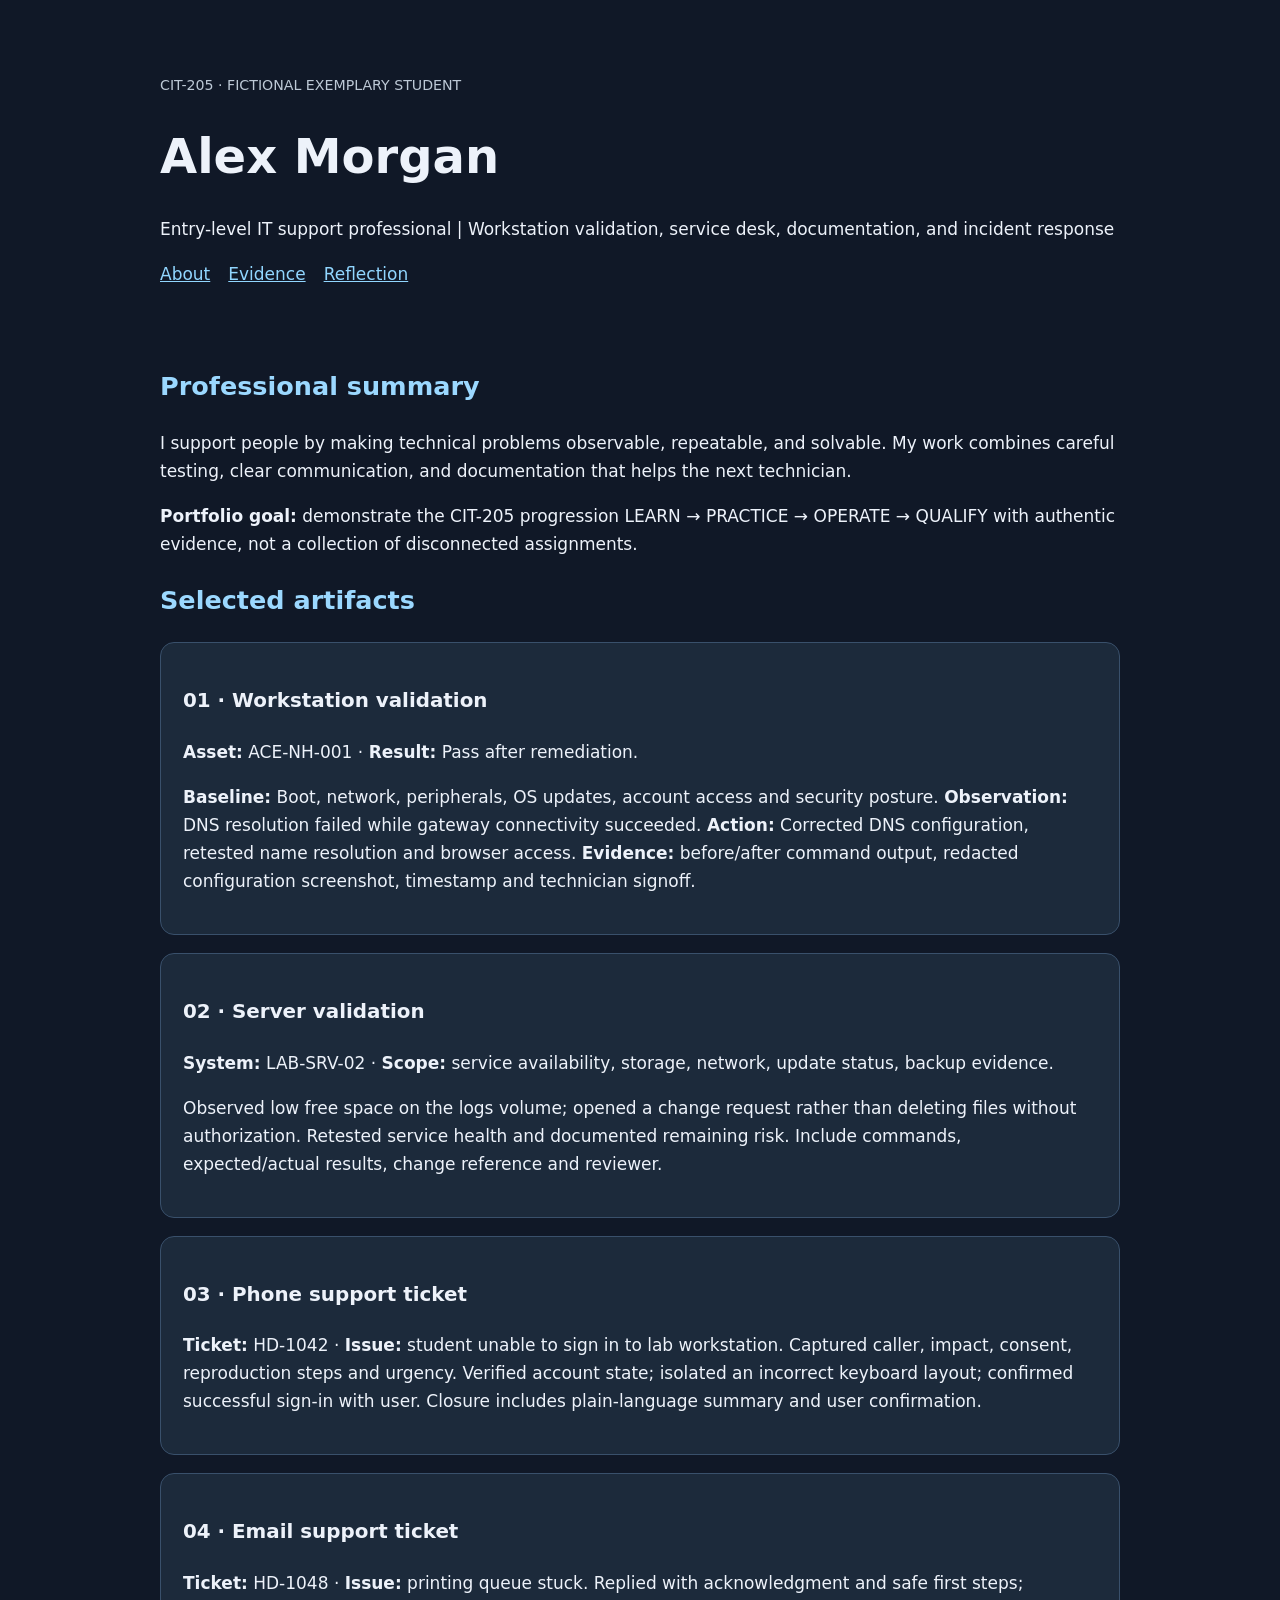
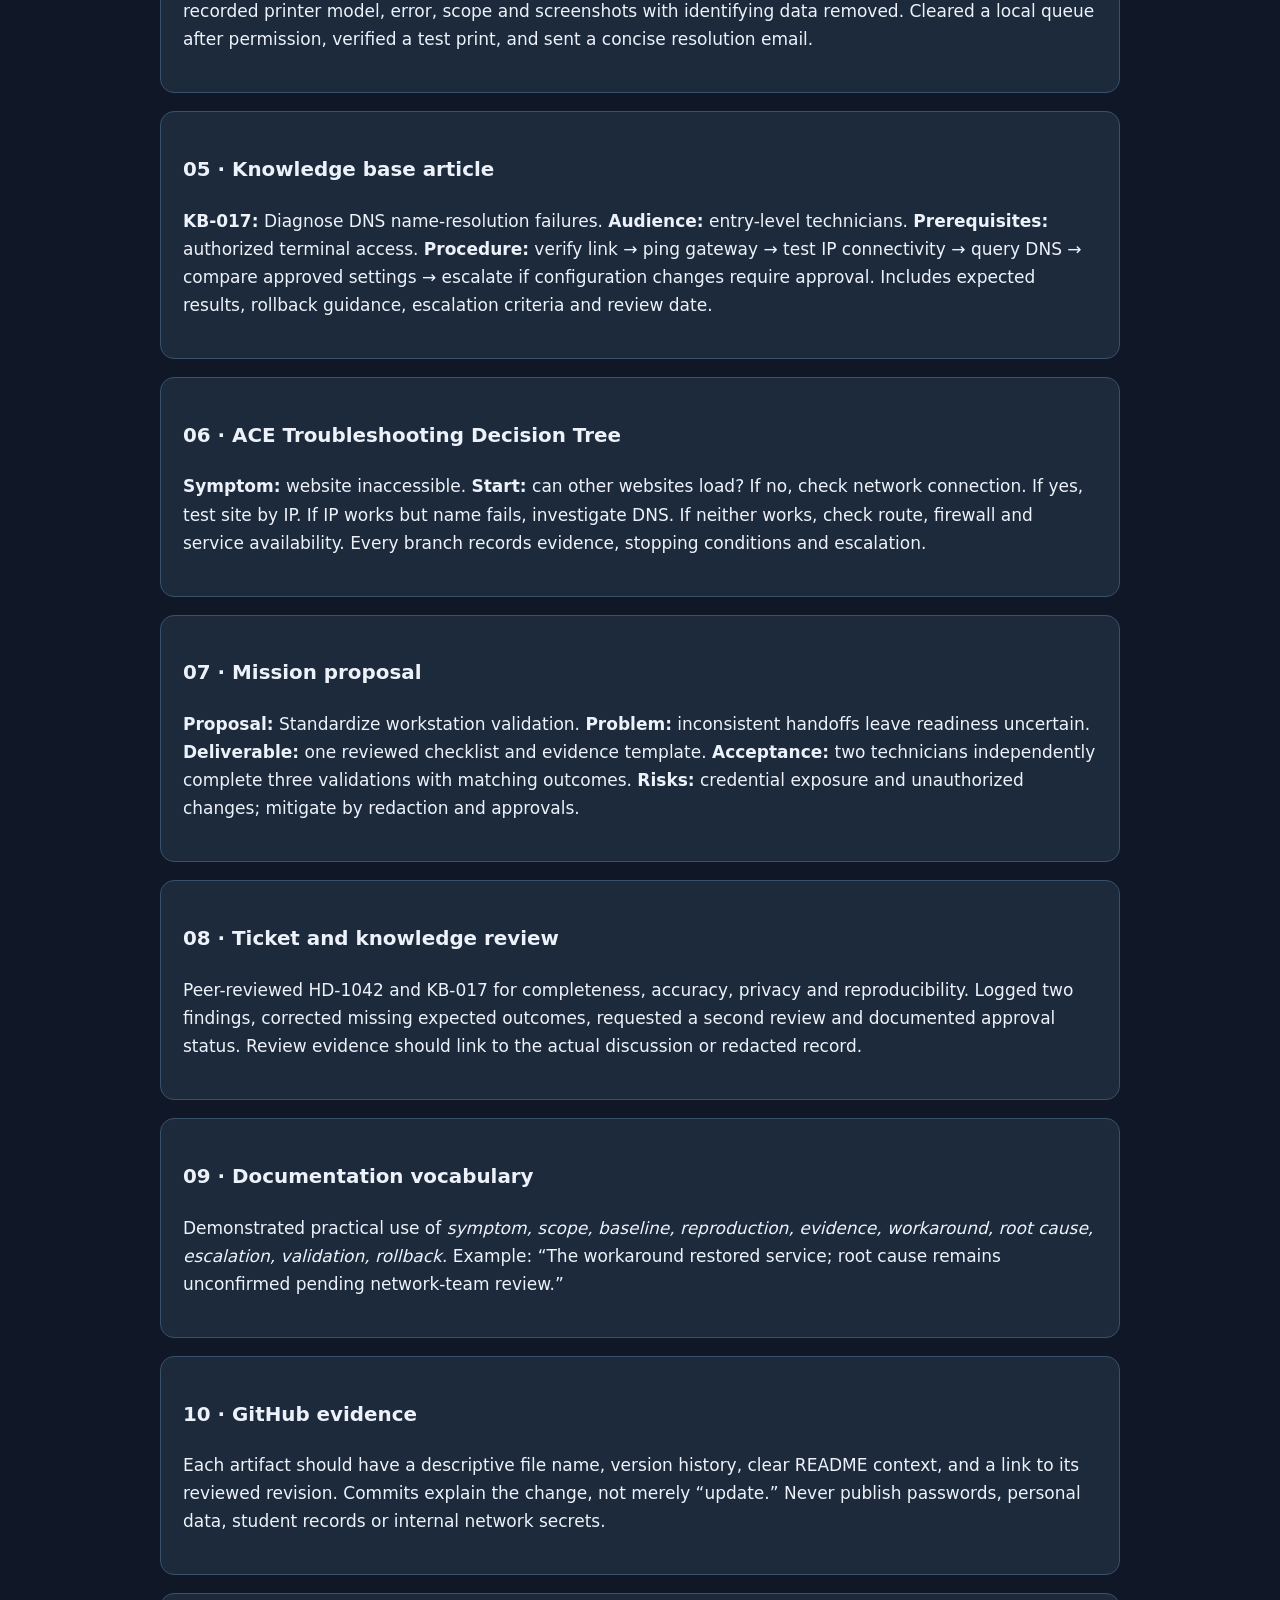
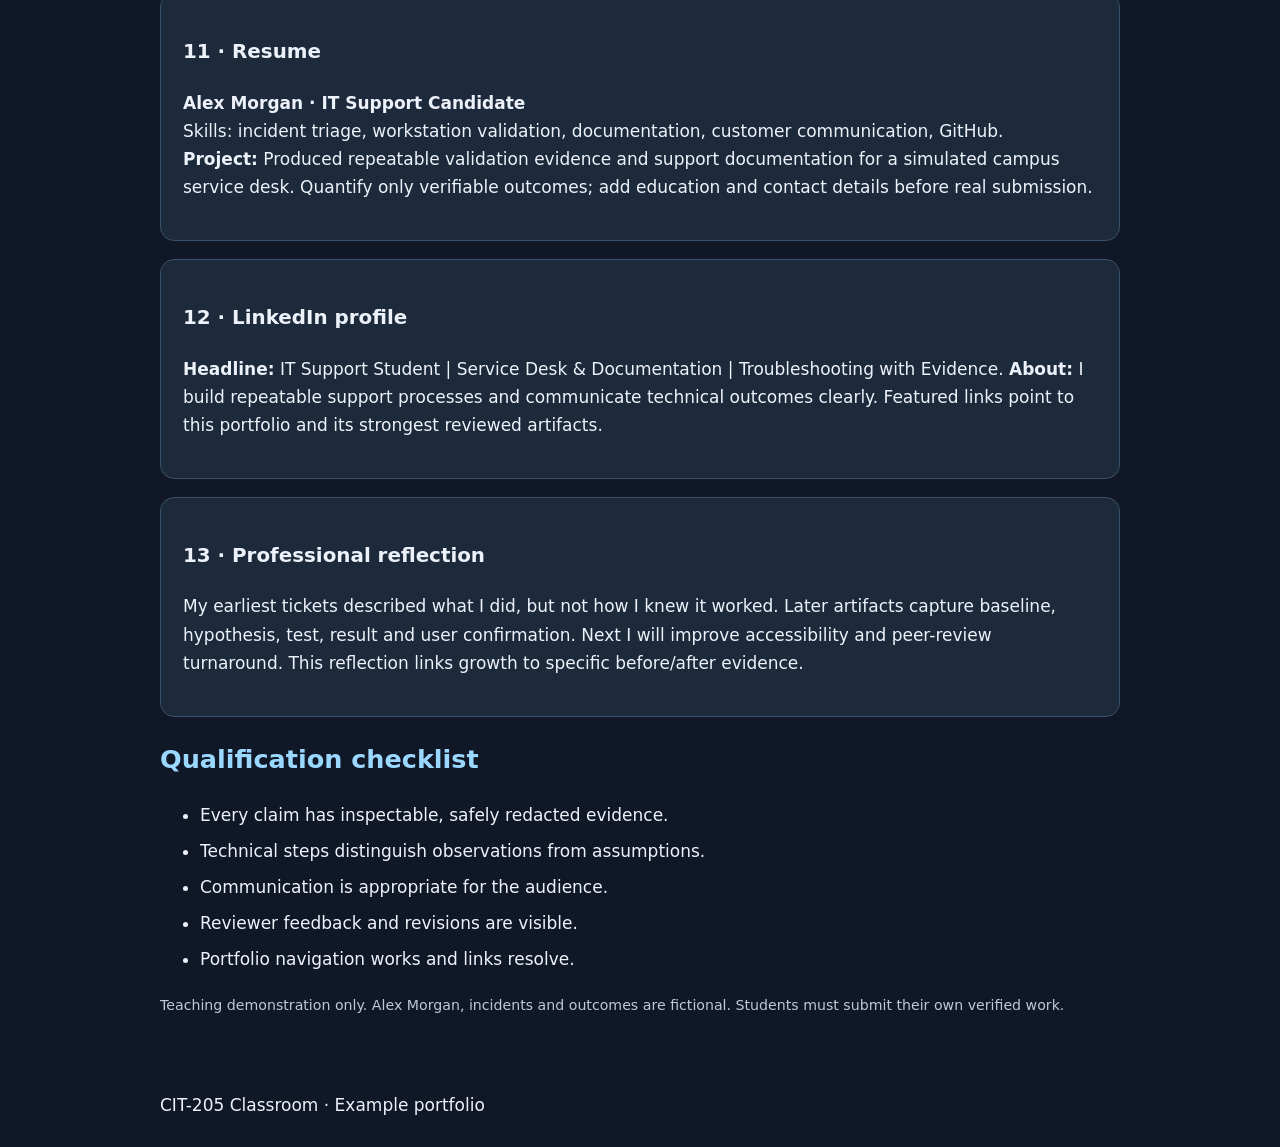
==== examples/exemplary-portfolio/index.html @ 5d619e40 "Add connected exemplary CIT-205 student portfolio examples" ====
<!doctype html><html lang="en"><meta charset="utf-8"><meta name="viewport" content="width=device-width,initial-scale=1"><title>Alex Morgan | CIT-205 Example Portfolio</title><style>body{font:17px/1.65 system-ui;background:#101827;color:#edf2fa;margin:0}header,main,footer{max-width:960px;margin:auto;padding:28px}header{padding-top:70px}h1{font-size:3rem;line-height:1.1}h2{color:#9bd8ff}a{color:#91d6ff}nav a{margin-right:18px}.card{background:#1c2a3b;border:1px solid #39506b;border-radius:14px;padding:22px;margin:18px 0}small{color:#bdc9d6}code{background:#314159;padding:2px 5px}li{margin:8px 0}</style><header><small>CIT-205 · FICTIONAL EXEMPLARY STUDENT</small><h1>Alex Morgan</h1><p>Entry-level IT support professional | Workstation validation, service desk, documentation, and incident response</p><nav><a href="#about">About</a><a href="#artifacts">Evidence</a><a href="#growth">Reflection</a></nav></header><main><section id="about"><h2>Professional summary</h2><p>I support people by making technical problems observable, repeatable, and solvable. My work combines careful testing, clear communication, and documentation that helps the next technician.</p><p><strong>Portfolio goal:</strong> demonstrate the CIT-205 progression LEARN → PRACTICE → OPERATE → QUALIFY with authentic evidence, not a collection of disconnected assignments.</p></section><section id="artifacts"><h2>Selected artifacts</h2>
<div class="card"><h3>01 · Workstation validation</h3><p><strong>Asset:</strong> ACE-NH-001 · <strong>Result:</strong> Pass after remediation.</p><p><strong>Baseline:</strong> Boot, network, peripherals, OS updates, account access and security posture. <strong>Observation:</strong> DNS resolution failed while gateway connectivity succeeded. <strong>Action:</strong> Corrected DNS configuration, retested name resolution and browser access. <strong>Evidence:</strong> before/after command output, redacted configuration screenshot, timestamp and technician signoff.</p></div>
<div class="card"><h3>02 · Server validation</h3><p><strong>System:</strong> LAB-SRV-02 · <strong>Scope:</strong> service availability, storage, network, update status, backup evidence.</p><p>Observed low free space on the logs volume; opened a change request rather than deleting files without authorization. Retested service health and documented remaining risk. Include commands, expected/actual results, change reference and reviewer.</p></div>
<div class="card"><h3>03 · Phone support ticket</h3><p><strong>Ticket:</strong> HD-1042 · <strong>Issue:</strong> student unable to sign in to lab workstation. Captured caller, impact, consent, reproduction steps and urgency. Verified account state; isolated an incorrect keyboard layout; confirmed successful sign-in with user. Closure includes plain-language summary and user confirmation.</p></div>
<div class="card"><h3>04 · Email support ticket</h3><p><strong>Ticket:</strong> HD-1048 · <strong>Issue:</strong> printing queue stuck. Replied with acknowledgment and safe first steps; recorded printer model, error, scope and screenshots with identifying data removed. Cleared a local queue after permission, verified a test print, and sent a concise resolution email.</p></div>
<div class="card"><h3>05 · Knowledge base article</h3><p><strong>KB-017:</strong> Diagnose DNS name-resolution failures. <strong>Audience:</strong> entry-level technicians. <strong>Prerequisites:</strong> authorized terminal access. <strong>Procedure:</strong> verify link → ping gateway → test IP connectivity → query DNS → compare approved settings → escalate if configuration changes require approval. Includes expected results, rollback guidance, escalation criteria and review date.</p></div>
<div class="card"><h3>06 · ACE Troubleshooting Decision Tree</h3><p><strong>Symptom:</strong> website inaccessible. <strong>Start:</strong> can other websites load? If no, check network connection. If yes, test site by IP. If IP works but name fails, investigate DNS. If neither works, check route, firewall and service availability. Every branch records evidence, stopping conditions and escalation.</p></div>
<div class="card"><h3>07 · Mission proposal</h3><p><strong>Proposal:</strong> Standardize workstation validation. <strong>Problem:</strong> inconsistent handoffs leave readiness uncertain. <strong>Deliverable:</strong> one reviewed checklist and evidence template. <strong>Acceptance:</strong> two technicians independently complete three validations with matching outcomes. <strong>Risks:</strong> credential exposure and unauthorized changes; mitigate by redaction and approvals.</p></div>
<div class="card"><h3>08 · Ticket and knowledge review</h3><p>Peer-reviewed HD-1042 and KB-017 for completeness, accuracy, privacy and reproducibility. Logged two findings, corrected missing expected outcomes, requested a second review and documented approval status. Review evidence should link to the actual discussion or redacted record.</p></div>
<div class="card"><h3>09 · Documentation vocabulary</h3><p>Demonstrated practical use of <em>symptom, scope, baseline, reproduction, evidence, workaround, root cause, escalation, validation, rollback</em>. Example: “The workaround restored service; root cause remains unconfirmed pending network-team review.”</p></div>
<div class="card"><h3>10 · GitHub evidence</h3><p>Each artifact should have a descriptive file name, version history, clear README context, and a link to its reviewed revision. Commits explain the change, not merely “update.” Never publish passwords, personal data, student records or internal network secrets.</p></div>
<div class="card"><h3>11 · Resume</h3><p><strong>Alex Morgan · IT Support Candidate</strong><br>Skills: incident triage, workstation validation, documentation, customer communication, GitHub.<br><strong>Project:</strong> Produced repeatable validation evidence and support documentation for a simulated campus service desk. Quantify only verifiable outcomes; add education and contact details before real submission.</p></div>
<div class="card"><h3>12 · LinkedIn profile</h3><p><strong>Headline:</strong> IT Support Student | Service Desk & Documentation | Troubleshooting with Evidence. <strong>About:</strong> I build repeatable support processes and communicate technical outcomes clearly. Featured links point to this portfolio and its strongest reviewed artifacts.</p></div>
<div class="card"><h3>13 · Professional reflection</h3><p>My earliest tickets described what I did, but not how I knew it worked. Later artifacts capture baseline, hypothesis, test, result and user confirmation. Next I will improve accessibility and peer-review turnaround. This reflection links growth to specific before/after evidence.</p></div>
</section><section id="growth"><h2>Qualification checklist</h2><ul><li>Every claim has inspectable, safely redacted evidence.</li><li>Technical steps distinguish observations from assumptions.</li><li>Communication is appropriate for the audience.</li><li>Reviewer feedback and revisions are visible.</li><li>Portfolio navigation works and links resolve.</li></ul><p><small>Teaching demonstration only. Alex Morgan, incidents and outcomes are fictional. Students must submit their own verified work.</small></p></section></main><footer>CIT-205 Classroom · Example portfolio</footer></html>
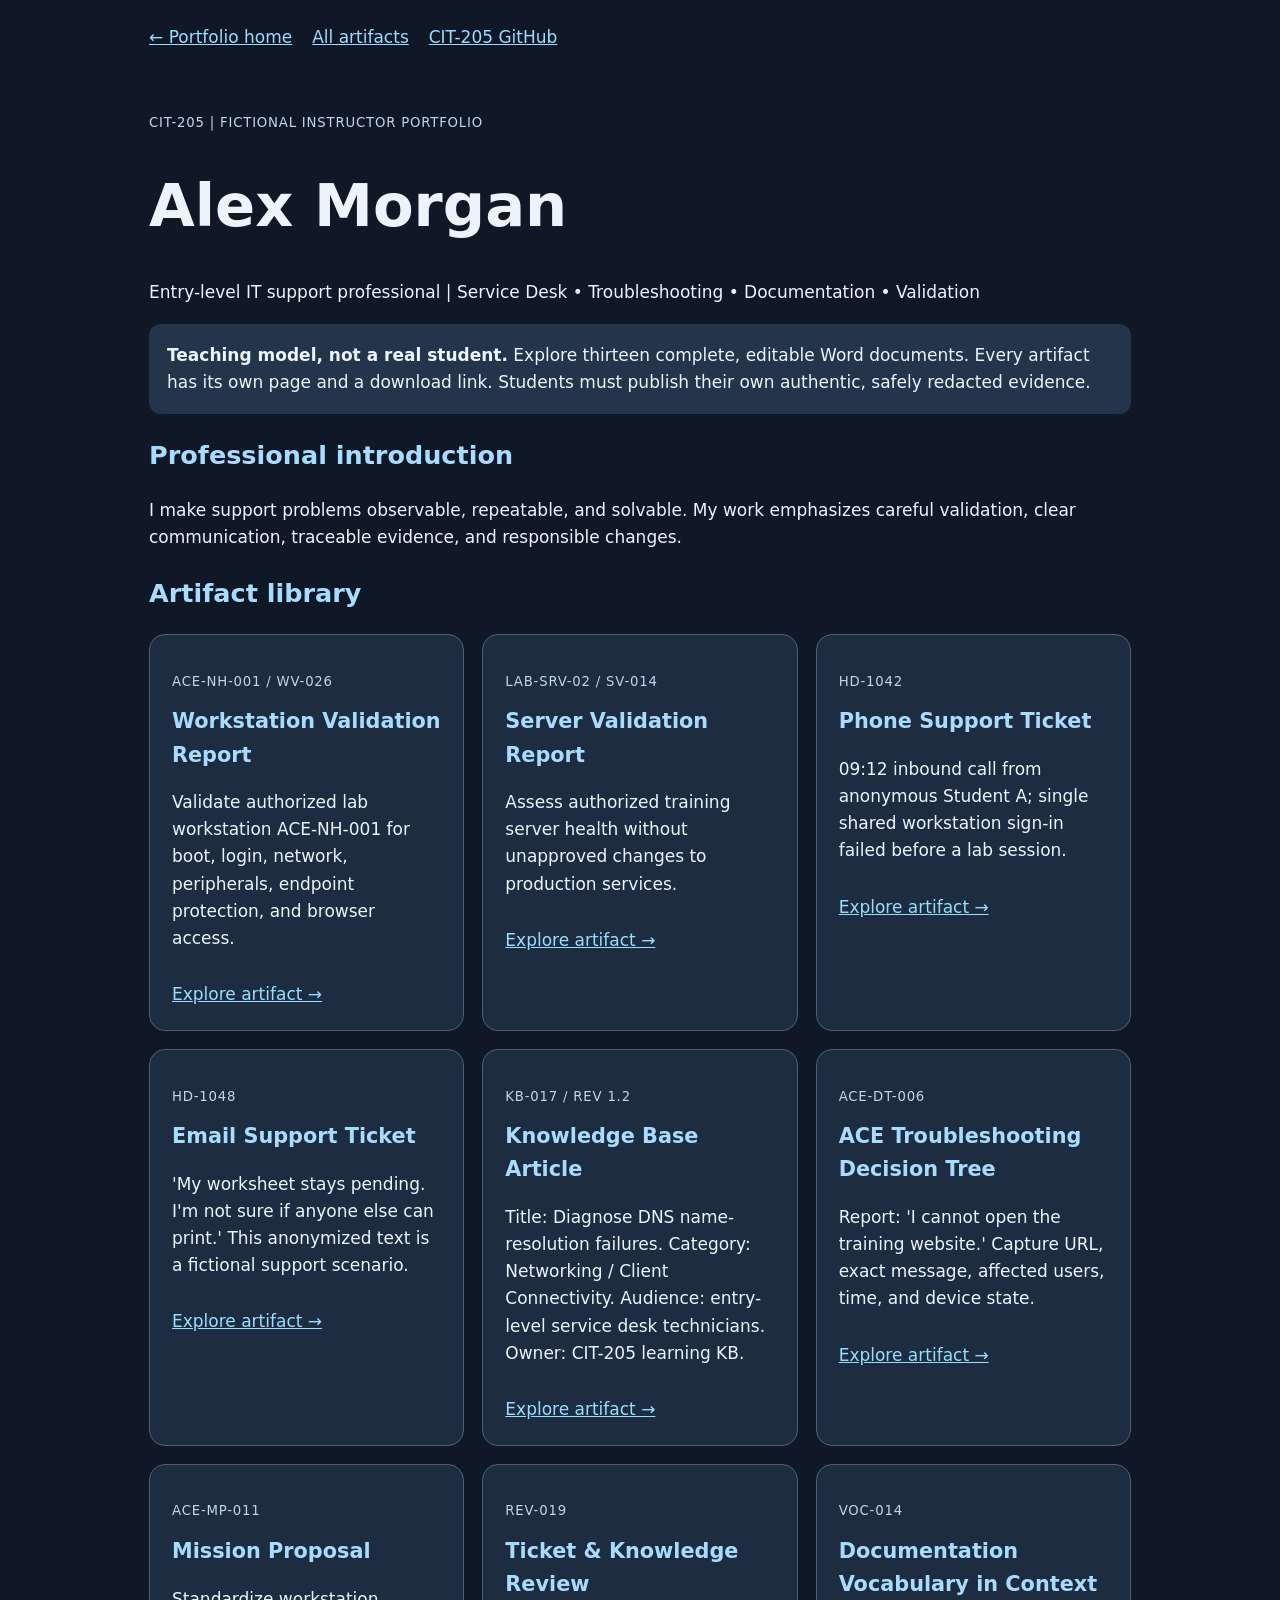
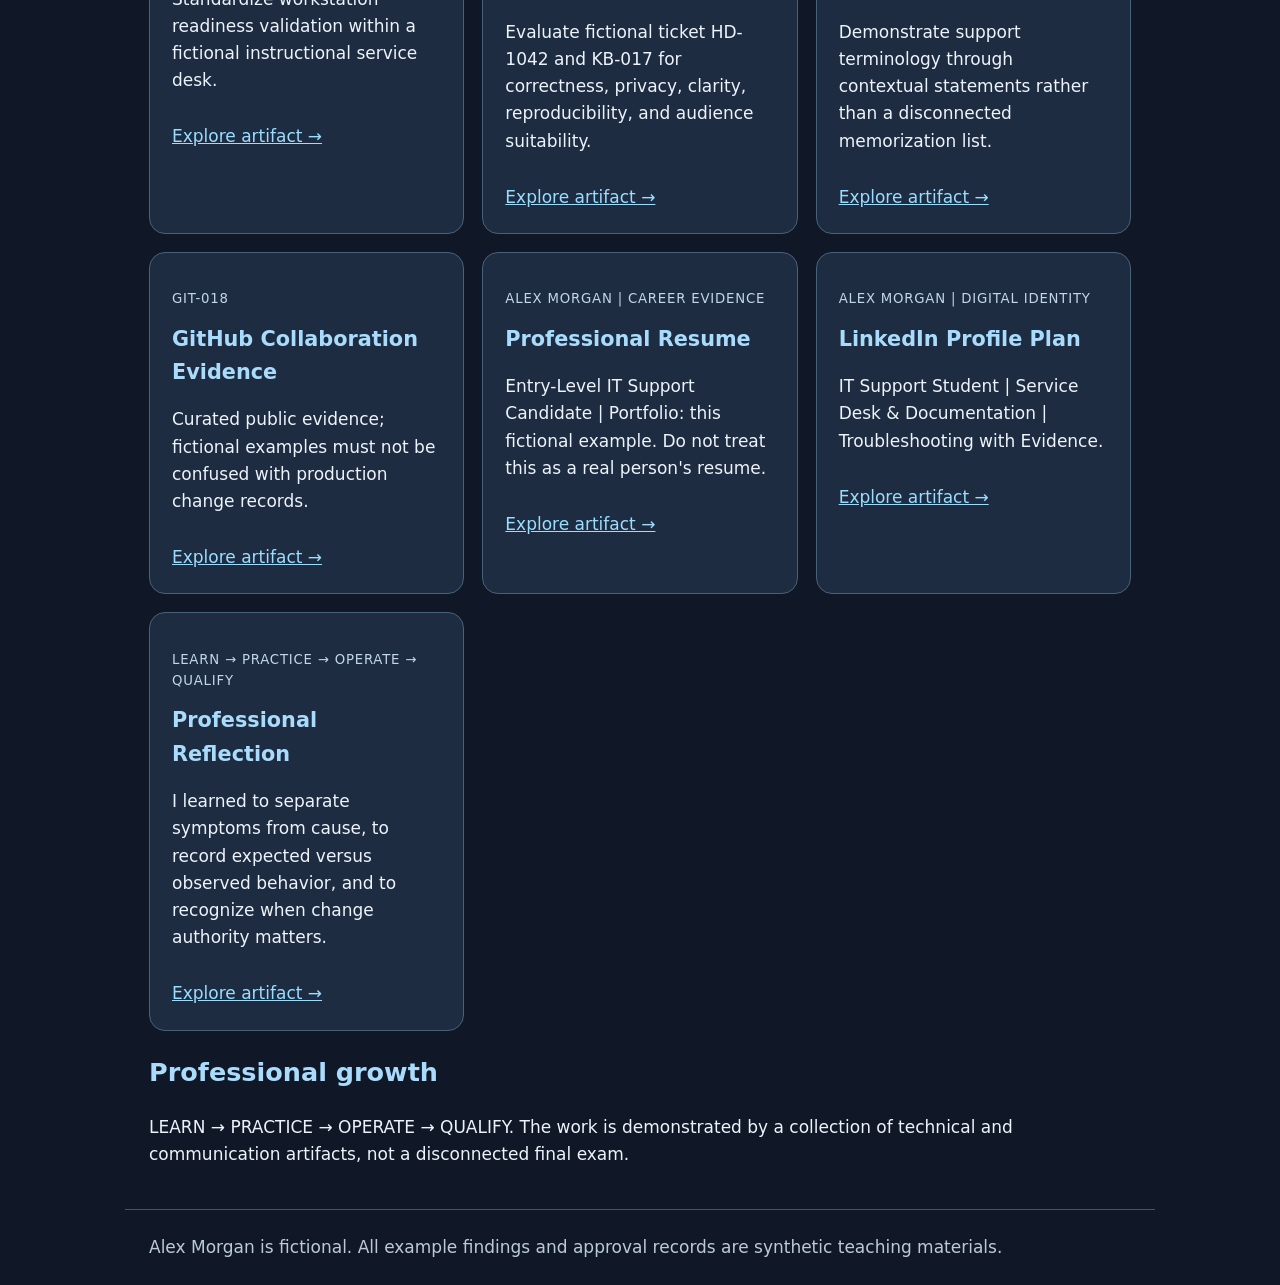
==== commit 13417f0a: "Publish complete Alex Morgan Word artifacts and individual pages" ====
--- a/examples/exemplary-portfolio/index.html
+++ b/examples/exemplary-portfolio/index.html
@@ -1,15 +1 @@
-<!doctype html><html lang="en"><meta charset="utf-8"><meta name="viewport" content="width=device-width,initial-scale=1"><title>Alex Morgan | CIT-205 Example Portfolio</title><style>body{font:17px/1.65 system-ui;background:#101827;color:#edf2fa;margin:0}header,main,footer{max-width:960px;margin:auto;padding:28px}header{padding-top:70px}h1{font-size:3rem;line-height:1.1}h2{color:#9bd8ff}a{color:#91d6ff}nav a{margin-right:18px}.card{background:#1c2a3b;border:1px solid #39506b;border-radius:14px;padding:22px;margin:18px 0}small{color:#bdc9d6}code{background:#314159;padding:2px 5px}li{margin:8px 0}</style><header><small>CIT-205 · FICTIONAL EXEMPLARY STUDENT</small><h1>Alex Morgan</h1><p>Entry-level IT support professional | Workstation validation, service desk, documentation, and incident response</p><nav><a href="#about">About</a><a href="#artifacts">Evidence</a><a href="#growth">Reflection</a></nav></header><main><section id="about"><h2>Professional summary</h2><p>I support people by making technical problems observable, repeatable, and solvable. My work combines careful testing, clear communication, and documentation that helps the next technician.</p><p><strong>Portfolio goal:</strong> demonstrate the CIT-205 progression LEARN → PRACTICE → OPERATE → QUALIFY with authentic evidence, not a collection of disconnected assignments.</p></section><section id="artifacts"><h2>Selected artifacts</h2>
-<div class="card"><h3>01 · Workstation validation</h3><p><strong>Asset:</strong> ACE-NH-001 · <strong>Result:</strong> Pass after remediation.</p><p><strong>Baseline:</strong> Boot, network, peripherals, OS updates, account access and security posture. <strong>Observation:</strong> DNS resolution failed while gateway connectivity succeeded. <strong>Action:</strong> Corrected DNS configuration, retested name resolution and browser access. <strong>Evidence:</strong> before/after command output, redacted configuration screenshot, timestamp and technician signoff.</p></div>
-<div class="card"><h3>02 · Server validation</h3><p><strong>System:</strong> LAB-SRV-02 · <strong>Scope:</strong> service availability, storage, network, update status, backup evidence.</p><p>Observed low free space on the logs volume; opened a change request rather than deleting files without authorization. Retested service health and documented remaining risk. Include commands, expected/actual results, change reference and reviewer.</p></div>
-<div class="card"><h3>03 · Phone support ticket</h3><p><strong>Ticket:</strong> HD-1042 · <strong>Issue:</strong> student unable to sign in to lab workstation. Captured caller, impact, consent, reproduction steps and urgency. Verified account state; isolated an incorrect keyboard layout; confirmed successful sign-in with user. Closure includes plain-language summary and user confirmation.</p></div>
-<div class="card"><h3>04 · Email support ticket</h3><p><strong>Ticket:</strong> HD-1048 · <strong>Issue:</strong> printing queue stuck. Replied with acknowledgment and safe first steps; recorded printer model, error, scope and screenshots with identifying data removed. Cleared a local queue after permission, verified a test print, and sent a concise resolution email.</p></div>
-<div class="card"><h3>05 · Knowledge base article</h3><p><strong>KB-017:</strong> Diagnose DNS name-resolution failures. <strong>Audience:</strong> entry-level technicians. <strong>Prerequisites:</strong> authorized terminal access. <strong>Procedure:</strong> verify link → ping gateway → test IP connectivity → query DNS → compare approved settings → escalate if configuration changes require approval. Includes expected results, rollback guidance, escalation criteria and review date.</p></div>
-<div class="card"><h3>06 · ACE Troubleshooting Decision Tree</h3><p><strong>Symptom:</strong> website inaccessible. <strong>Start:</strong> can other websites load? If no, check network connection. If yes, test site by IP. If IP works but name fails, investigate DNS. If neither works, check route, firewall and service availability. Every branch records evidence, stopping conditions and escalation.</p></div>
-<div class="card"><h3>07 · Mission proposal</h3><p><strong>Proposal:</strong> Standardize workstation validation. <strong>Problem:</strong> inconsistent handoffs leave readiness uncertain. <strong>Deliverable:</strong> one reviewed checklist and evidence template. <strong>Acceptance:</strong> two technicians independently complete three validations with matching outcomes. <strong>Risks:</strong> credential exposure and unauthorized changes; mitigate by redaction and approvals.</p></div>
-<div class="card"><h3>08 · Ticket and knowledge review</h3><p>Peer-reviewed HD-1042 and KB-017 for completeness, accuracy, privacy and reproducibility. Logged two findings, corrected missing expected outcomes, requested a second review and documented approval status. Review evidence should link to the actual discussion or redacted record.</p></div>
-<div class="card"><h3>09 · Documentation vocabulary</h3><p>Demonstrated practical use of <em>symptom, scope, baseline, reproduction, evidence, workaround, root cause, escalation, validation, rollback</em>. Example: “The workaround restored service; root cause remains unconfirmed pending network-team review.”</p></div>
-<div class="card"><h3>10 · GitHub evidence</h3><p>Each artifact should have a descriptive file name, version history, clear README context, and a link to its reviewed revision. Commits explain the change, not merely “update.” Never publish passwords, personal data, student records or internal network secrets.</p></div>
-<div class="card"><h3>11 · Resume</h3><p><strong>Alex Morgan · IT Support Candidate</strong><br>Skills: incident triage, workstation validation, documentation, customer communication, GitHub.<br><strong>Project:</strong> Produced repeatable validation evidence and support documentation for a simulated campus service desk. Quantify only verifiable outcomes; add education and contact details before real submission.</p></div>
-<div class="card"><h3>12 · LinkedIn profile</h3><p><strong>Headline:</strong> IT Support Student | Service Desk & Documentation | Troubleshooting with Evidence. <strong>About:</strong> I build repeatable support processes and communicate technical outcomes clearly. Featured links point to this portfolio and its strongest reviewed artifacts.</p></div>
-<div class="card"><h3>13 · Professional reflection</h3><p>My earliest tickets described what I did, but not how I knew it worked. Later artifacts capture baseline, hypothesis, test, result and user confirmation. Next I will improve accessibility and peer-review turnaround. This reflection links growth to specific before/after evidence.</p></div>
-</section><section id="growth"><h2>Qualification checklist</h2><ul><li>Every claim has inspectable, safely redacted evidence.</li><li>Technical steps distinguish observations from assumptions.</li><li>Communication is appropriate for the audience.</li><li>Reviewer feedback and revisions are visible.</li><li>Portfolio navigation works and links resolve.</li></ul><p><small>Teaching demonstration only. Alex Morgan, incidents and outcomes are fictional. Students must submit their own verified work.</small></p></section></main><footer>CIT-205 Classroom · Example portfolio</footer></html>+<!doctype html><html lang="en"><head><meta charset="utf-8"><meta name="viewport" content="width=device-width,initial-scale=1"><title>Example IT Support Portfolio | Alex Morgan</title><link rel="stylesheet" href="portfolio.css"></head><body><header><nav class="topnav"><a href="index.html">← Portfolio home</a><a href="index.html#artifacts">All artifacts</a><a href="https://github.com/student-operated-technology-ecosystem/CIT-205-classroom">CIT-205 GitHub</a></nav></header><main><p class="eyebrow">CIT-205 | FICTIONAL INSTRUCTOR PORTFOLIO</p><h1>Alex Morgan</h1><p>Entry-level IT support professional | Service Desk • Troubleshooting • Documentation • Validation</p><p class="note"><strong>Teaching model, not a real student.</strong> Explore thirteen complete, editable Word documents. Every artifact has its own page and a download link. Students must publish their own authentic, safely redacted evidence.</p><h2>Professional introduction</h2><p>I make support problems observable, repeatable, and solvable. My work emphasizes careful validation, clear communication, traceable evidence, and responsible changes.</p><h2 id="artifacts">Artifact library</h2><div class="grid"><article class="card"><p class="eyebrow">ACE-NH-001 / WV-026</p><h2>Workstation Validation Report</h2><p>Validate authorized lab workstation ACE-NH-001 for boot, login, network, peripherals, endpoint protection, and browser access.</p><a href="artifacts/workstation-validation.html">Explore artifact →</a></article><article class="card"><p class="eyebrow">LAB-SRV-02 / SV-014</p><h2>Server Validation Report</h2><p>Assess authorized training server health without unapproved changes to production services.</p><a href="artifacts/server-validation.html">Explore artifact →</a></article><article class="card"><p class="eyebrow">HD-1042</p><h2>Phone Support Ticket</h2><p>09:12 inbound call from anonymous Student A; single shared workstation sign-in failed before a lab session.</p><a href="artifacts/phone-support-ticket.html">Explore artifact →</a></article><article class="card"><p class="eyebrow">HD-1048</p><h2>Email Support Ticket</h2><p>&#x27;My worksheet stays pending. I&#x27;m not sure if anyone else can print.&#x27; This anonymized text is a fictional support scenario.</p><a href="artifacts/email-support-ticket.html">Explore artifact →</a></article><article class="card"><p class="eyebrow">KB-017 / Rev 1.2</p><h2>Knowledge Base Article</h2><p>Title: Diagnose DNS name-resolution failures. Category: Networking / Client Connectivity. Audience: entry-level service desk technicians. Owner: CIT-205 learning KB.</p><a href="artifacts/knowledge-base-article.html">Explore artifact →</a></article><article class="card"><p class="eyebrow">ACE-DT-006</p><h2>ACE Troubleshooting Decision Tree</h2><p>Report: &#x27;I cannot open the training website.&#x27; Capture URL, exact message, affected users, time, and device state.</p><a href="artifacts/troubleshooting-decision-tree.html">Explore artifact →</a></article><article class="card"><p class="eyebrow">ACE-MP-011</p><h2>Mission Proposal</h2><p>Standardize workstation readiness validation within a fictional instructional service desk.</p><a href="artifacts/mission-proposal.html">Explore artifact →</a></article><article class="card"><p class="eyebrow">REV-019</p><h2>Ticket &amp; Knowledge Review</h2><p>Evaluate fictional ticket HD-1042 and KB-017 for correctness, privacy, clarity, reproducibility, and audience suitability.</p><a href="artifacts/ticket-and-knowledge-review.html">Explore artifact →</a></article><article class="card"><p class="eyebrow">VOC-014</p><h2>Documentation Vocabulary in Context</h2><p>Demonstrate support terminology through contextual statements rather than a disconnected memorization list.</p><a href="artifacts/documentation-vocabulary.html">Explore artifact →</a></article><article class="card"><p class="eyebrow">GIT-018</p><h2>GitHub Collaboration Evidence</h2><p>Curated public evidence; fictional examples must not be confused with production change records.</p><a href="artifacts/github-evidence.html">Explore artifact →</a></article><article class="card"><p class="eyebrow">Alex Morgan | Career evidence</p><h2>Professional Resume</h2><p>Entry-Level IT Support Candidate | Portfolio: this fictional example. Do not treat this as a real person&#x27;s resume.</p><a href="artifacts/resume.html">Explore artifact →</a></article><article class="card"><p class="eyebrow">Alex Morgan | Digital identity</p><h2>LinkedIn Profile Plan</h2><p>IT Support Student | Service Desk &amp; Documentation | Troubleshooting with Evidence.</p><a href="artifacts/linkedin-profile.html">Explore artifact →</a></article><article class="card"><p class="eyebrow">LEARN → PRACTICE → OPERATE → QUALIFY</p><h2>Professional Reflection</h2><p>I learned to separate symptoms from cause, to record expected versus observed behavior, and to recognize when change authority matters.</p><a href="artifacts/portfolio-reflection.html">Explore artifact →</a></article></div><h2>Professional growth</h2><p>LEARN → PRACTICE → OPERATE → QUALIFY. The work is demonstrated by a collection of technical and communication artifacts, not a disconnected final exam.</p></main><footer>Alex Morgan is fictional. All example findings and approval records are synthetic teaching materials.</footer></body></html>
--- a/examples/exemplary-portfolio/portfolio.css
+++ b/examples/exemplary-portfolio/portfolio.css
@@ -0,0 +1 @@
+*{box-sizing:border-box}body{margin:0;background:#101827;color:#edf3fa;font:17px/1.6 system-ui,-apple-system,Segoe UI,sans-serif}a{color:#9bddff}a:focus-visible{outline:3px solid #fff;outline-offset:4px}header,main,footer{max-width:1030px;padding:24px;margin:auto}.topnav{display:flex;flex-wrap:wrap;gap:20px}h1{font-size:clamp(2.2rem,5vw,3.7rem);line-height:1.12}h2{color:#a9dcfc}.eyebrow{color:#c2d6ea;letter-spacing:.06em;text-transform:uppercase;font-size:.83rem}.grid{display:grid;grid-template-columns:repeat(auto-fit,minmax(min(100%,290px),1fr));gap:18px}.card{background:#1d2c40;border:1px solid #496178;border-radius:16px;padding:22px}.card h2{margin-top:0;font-size:1.3rem}.card a{display:inline-block;margin-top:12px}.buttons{display:flex;flex-wrap:wrap;gap:18px;padding:18px 0}.note{background:#24344a;padding:18px;border-radius:12px}footer{border-top:1px solid #42556d;color:#bbcad9}
